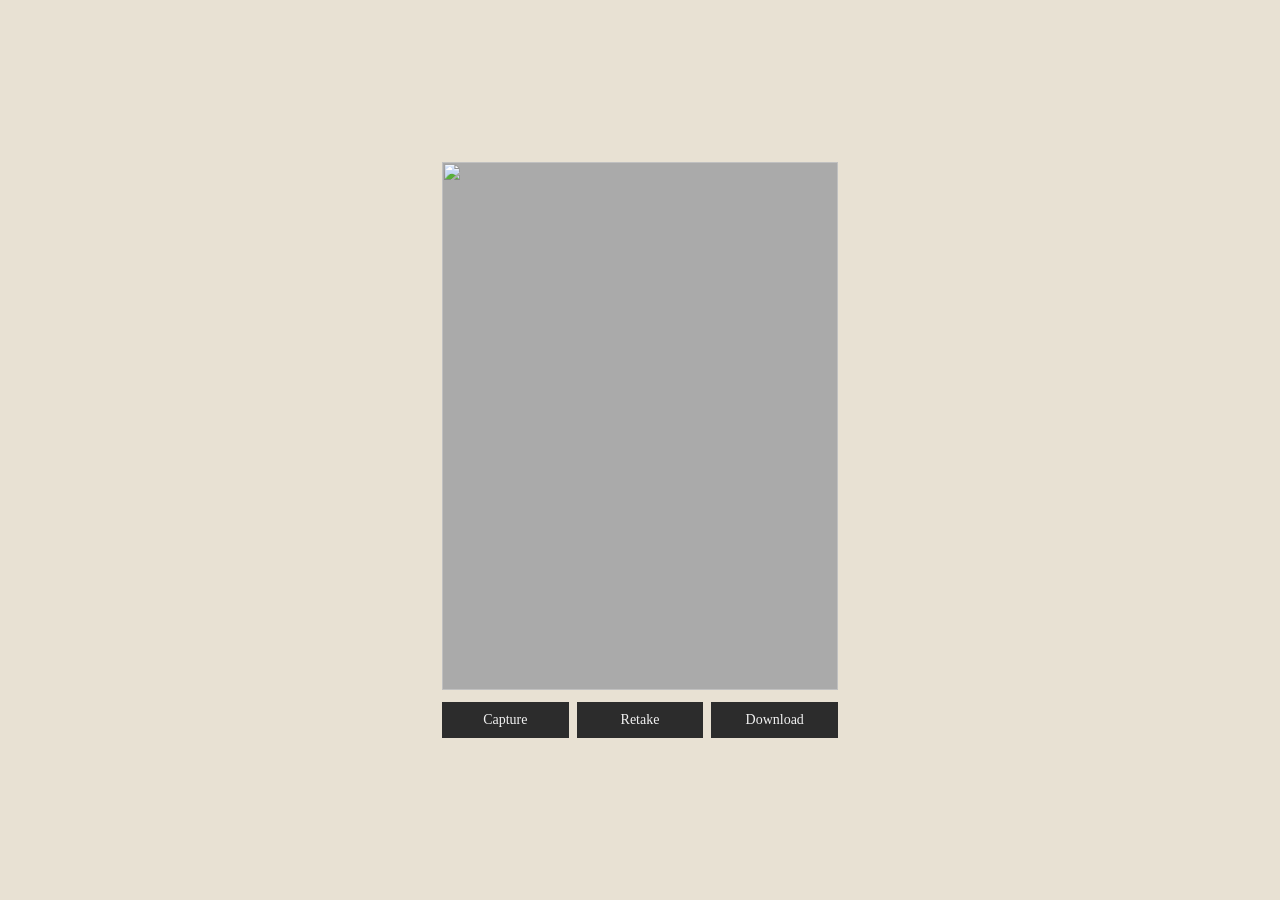
==== index.html @ 6f2920fd "add photobooth ibik vintage" ====
<!DOCTYPE html>
<html lang="id">
<head>
  <meta charset="UTF-8">
  <meta name="viewport" content="width=device-width, initial-scale=1.0">
  <title>Vintage Newspaper Photobooth</title>
  <link rel="stylesheet" href="style.css">
</head>
<body>

<div class="photobooth">

  <div class="frame-wrapper">
    <video id="video" autoplay playsinline></video>

    <!-- AREA FOTO (GRID PUTIH) -->
    <div class="photo-area"></div>

    <!-- FRAME -->
    <img src="frame.png" class="frame-img" id="frame">

    <!-- TIMER -->
    <div class="countdown" id="countdown"></div>
  </div>

  <div class="controls">
    <button id="capture">Capture</button>
    <button id="retake">Retake</button>
    <button id="download">Download</button>
  </div>

  <canvas id="canvas"></canvas>

</div>

<script src="script.js"></script>
</body>
</html>
---- style.css ----
* {
  box-sizing: border-box;
  font-family: "Times New Roman", serif;
}

body {
  margin: 0;
  background: #e8e1d3;
  display: flex;
  justify-content: center;
  align-items: center;
  min-height: 100vh;
}

/* CONTAINER */
.photobooth {
  position: relative;
  width: 100%;
  max-width: 420px;
  padding: 12px;
}

/* FRAME */
.frame-wrapper {
  position: relative;
  width: 100%;
  aspect-ratio: 3 / 4;
  background: #aaa;
  overflow: hidden;
}

/* VIDEO */
video {
  position: absolute;
  inset: 0;
  width: 100%;
  height: 100%;
  object-fit: cover;
  z-index: 1;
  transform: scaleX(-1); /* Mirror effect */
  padding-left: 120px;
  padding-bottom: 120px;
  padding-top: 200px;
  padding-right: 18px;
}

/* AREA FOTO */
.photo-area {
  position: absolute;
  top: 25%;
  left: 10%;
  width: 80%;
  height: 45%;
  z-index: 0;
  opacity: 0;
}

/* FRAME IMAGE */
.frame-img {
  position: absolute;
  width: 100%;
  height: 100%;
  z-index: 4;
  pointer-events: none;
}

/* COUNTDOWN */
.countdown {
  position: absolute;
  inset: 0;
  display: flex;
  justify-content: center;
  align-items: center;
  font-size: 96px;
  font-weight: bold;
  color: #222;
  background: rgba(232,225,211,0.6);
  z-index: 3;
  display: none;
}

/* BUTTON */
.controls {
  display: flex;
  gap: 8px;
  margin-top: 12px;
}

button {
  flex: 1;
  padding: 10px;
  background: #2c2c2c;
  color: #f2f2f2;
  border: none;
  font-size: 14px;
  cursor: pointer;
}

button:hover {
  background: #000;
}

canvas {
  display: none;
}

.frame {
  position: absolute;
  inset: 0;
  width: 100%;
  height: 100%;
  z-index: 10; /* PALING BESAR */
  pointer-events: none;
}

.frame-img {
  position: absolute;
  z-index: 5;   /* PALING ATAS */
z-index: 0;
}
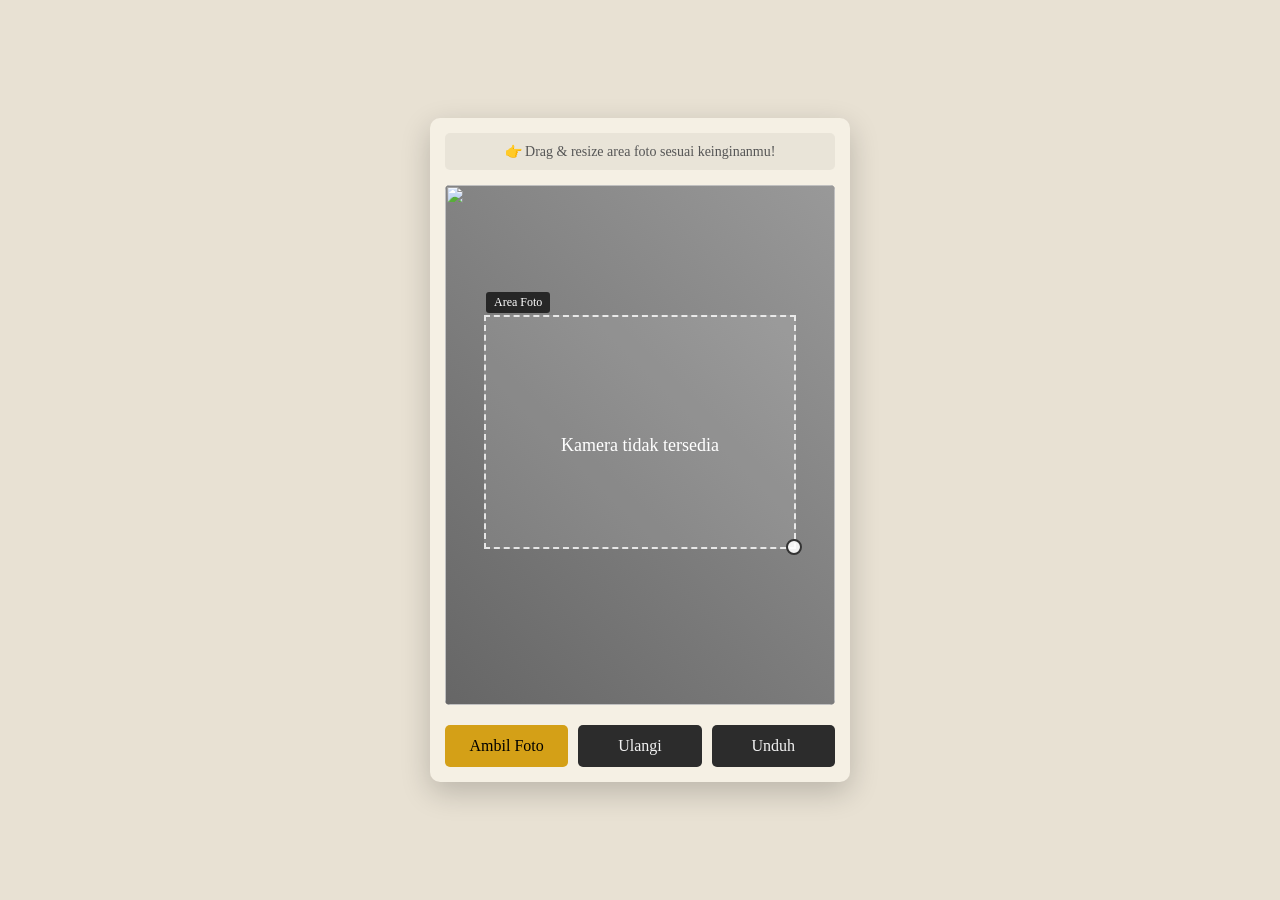
==== commit 568c5174: "update ui" ====
--- a/index.html
+++ b/index.html
@@ -9,12 +9,19 @@
 <body>
 
 <div class="photobooth">
+  <div class="instructions">
+    <p>👉 Drag & resize area foto sesuai keinginanmu!</p>
+  </div>
 
   <div class="frame-wrapper">
+    <!-- VIDEO -->
     <video id="video" autoplay playsinline></video>
 
-    <!-- AREA FOTO (GRID PUTIH) -->
-    <div class="photo-area"></div>
+    <!-- AREA FOTO (DAPAT DI-DRAG & RESIZE) -->
+    <div class="photo-area">
+      <div class="resize-handle"></div>
+      <div class="area-label">Area Foto</div>
+    </div>
 
     <!-- FRAME -->
     <img src="frame.png" class="frame-img" id="frame">
@@ -23,16 +30,23 @@
     <div class="countdown" id="countdown"></div>
   </div>
 
+  <!-- KONTROL -->
   <div class="controls">
-    <button id="capture">Capture</button>
-    <button id="retake">Retake</button>
-    <button id="download">Download</button>
+    <button id="capture">Ambil Foto</button>
+    <button id="retake">Ulangi</button>
+    <button id="download">Unduh</button>
   </div>
 
+  <!-- CANVAS TERSEMBUNYI -->
   <canvas id="canvas"></canvas>
 
+  <!-- PREVIEW HASIL -->
+  <div class="preview-container" id="previewContainer">
+    <h3>Hasil Foto:</h3>
+    <img id="preview" src="" alt="Preview">
+  </div>
 </div>
 
 <script src="script.js"></script>
 </body>
-</html>
+</html>
--- a/style.css
+++ b/style.css
@@ -1,47 +1,63 @@
 * {
   box-sizing: border-box;
   font-family: "Times New Roman", serif;
+  margin: 0;
+  padding: 0;
+  user-select: none;
 }
 
 body {
-  margin: 0;
   background: #e8e1d3;
   display: flex;
   justify-content: center;
   align-items: center;
   min-height: 100vh;
-}
-
-/* CONTAINER */
+  padding: 20px;
+}
+
+/* INSTRUKSI */
+.instructions {
+  text-align: center;
+  margin-bottom: 15px;
+  padding: 10px;
+  background: rgba(0,0,0,0.05);
+  border-radius: 5px;
+  font-size: 14px;
+  color: #555;
+}
+
+/* CONTAINER UTAMA */
 .photobooth {
   position: relative;
   width: 100%;
   max-width: 420px;
-  padding: 12px;
-}
-
-/* FRAME */
+  padding: 15px;
+  background: #f5f0e4;
+  border-radius: 10px;
+  box-shadow: 0 10px 30px rgba(0,0,0,0.2);
+}
+
+/* FRAME WRAPPER */
 .frame-wrapper {
   position: relative;
   width: 100%;
   aspect-ratio: 3 / 4;
   background: #aaa;
   overflow: hidden;
+  border-radius: 5px;
+  box-shadow: inset 0 0 10px rgba(0,0,0,0.3);
 }
 
 /* VIDEO */
-video {
-  position: absolute;
-  inset: 0;
+#video {
+  position: absolute;
+  top: 0;
+  left: 0;
   width: 100%;
   height: 100%;
   object-fit: cover;
   z-index: 1;
   transform: scaleX(-1); /* Mirror effect */
-  padding-left: 120px;
-  padding-bottom: 120px;
-  padding-top: 200px;
-  padding-right: 18px;
 }
 
 /* AREA FOTO */
@@ -51,70 +67,144 @@
   left: 10%;
   width: 80%;
   height: 45%;
-  z-index: 0;
-  opacity: 0;
+  z-index: 2;
+  border: 2px dashed rgba(255, 255, 255, 0.8);
+  background: rgba(255, 255, 255, 0.1);
+  cursor: move;
+  box-sizing: border-box;
+  touch-action: none;
+}
+
+/* LABEL AREA FOTO */
+.area-label {
+  position: absolute;
+  top: -25px;
+  left: 0;
+  background: rgba(0, 0, 0, 0.7);
+  color: white;
+  padding: 3px 8px;
+  font-size: 12px;
+  border-radius: 3px;
+  white-space: nowrap;
+}
+
+/* HANDLE RESIZE */
+.resize-handle {
+  position: absolute;
+  bottom: -8px;
+  right: -8px;
+  width: 16px;
+  height: 16px;
+  background: rgba(255, 255, 255, 0.9);
+  border: 2px solid #333;
+  border-radius: 50%;
+  cursor: nwse-resize;
+  z-index: 3;
 }
 
 /* FRAME IMAGE */
 .frame-img {
   position: absolute;
+  top: 0;
+  left: 0;
   width: 100%;
   height: 100%;
-  z-index: 4;
+  z-index: 10;
   pointer-events: none;
+  object-fit: contain;
 }
 
 /* COUNTDOWN */
 .countdown {
   position: absolute;
-  inset: 0;
-  display: flex;
+  top: 0;
+  left: 0;
+  width: 100%;
+  height: 100%;
+  display: none;
   justify-content: center;
   align-items: center;
-  font-size: 96px;
+  font-size: 100px;
   font-weight: bold;
   color: #222;
-  background: rgba(232,225,211,0.6);
-  z-index: 3;
-  display: none;
-}
-
-/* BUTTON */
+  background: rgba(232, 225, 211, 0.85);
+  z-index: 15;
+  font-family: Arial, sans-serif;
+}
+
+/* KONTROL TOMBOL */
 .controls {
   display: flex;
-  gap: 8px;
-  margin-top: 12px;
+  gap: 10px;
+  margin-top: 20px;
+  justify-content: center;
 }
 
 button {
   flex: 1;
-  padding: 10px;
+  padding: 12px 20px;
   background: #2c2c2c;
   color: #f2f2f2;
   border: none;
-  font-size: 14px;
+  border-radius: 5px;
+  font-size: 16px;
   cursor: pointer;
+  transition: all 0.3s;
+  min-width: 100px;
 }
 
 button:hover {
   background: #000;
-}
-
-canvas {
+  transform: translateY(-2px);
+}
+
+#capture {
+  background: #d4a017;
+  color: #000;
+}
+
+#capture:hover {
+  background: #b8860b;
+}
+
+/* CANVAS TERSEMBUNYI */
+#canvas {
   display: none;
 }
 
-.frame {
-  position: absolute;
-  inset: 0;
-  width: 100%;
-  height: 100%;
-  z-index: 10; /* PALING BESAR */
-  pointer-events: none;
-}
-
-.frame-img {
-  position: absolute;
-  z-index: 5;   /* PALING ATAS */
-z-index: 0;
+/* PREVIEW CONTAINER */
+.preview-container {
+  margin-top: 20px;
+  padding: 15px;
+  background: white;
+  border-radius: 5px;
+  box-shadow: 0 3px 10px rgba(0,0,0,0.1);
+  display: none;
+}
+
+.preview-container h3 {
+  margin-bottom: 10px;
+  color: #333;
+}
+
+#preview {
+  width: 100%;
+  border-radius: 5px;
+  border: 1px solid #ddd;
+}
+
+/* RESPONSIVE */
+@media (max-width: 480px) {
+  .photobooth {
+    padding: 10px;
+  }
+  
+  button {
+    padding: 10px 15px;
+    font-size: 14px;
+  }
+  
+  .countdown {
+    font-size: 80px;
+  }
 }
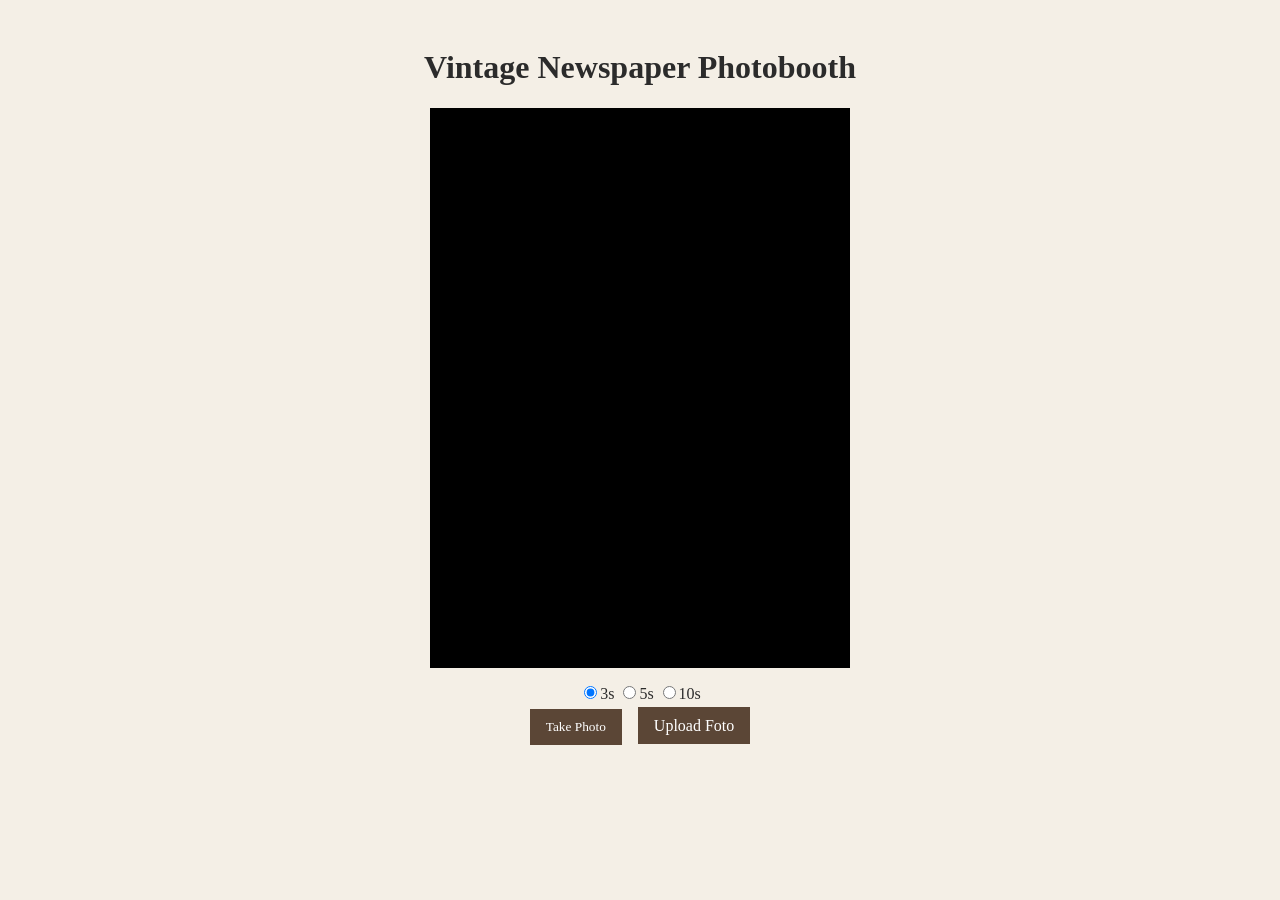
==== commit 93e7ede0: "update ui" ====
--- a/index.html
+++ b/index.html
@@ -2,51 +2,36 @@
 <html lang="id">
 <head>
   <meta charset="UTF-8">
+  <title>Vintage Photobooth</title>
   <meta name="viewport" content="width=device-width, initial-scale=1.0">
-  <title>Vintage Newspaper Photobooth</title>
   <link rel="stylesheet" href="style.css">
 </head>
-<body>
+<body class="vintage">
 
-<div class="photobooth">
-  <div class="instructions">
-    <p>👉 Drag & resize area foto sesuai keinginanmu!</p>
+<h1>Vintage Newspaper Photobooth</h1>
+
+<div class="camera-wrapper">
+  <video id="video" autoplay playsinline></video>
+  <div id="countdown" class="countdown hidden"></div>
+</div>
+
+<div class="controls">
+  <div class="timer">
+    <label><input type="radio" name="timer" value="3" checked>3s</label>
+    <label><input type="radio" name="timer" value="5">5s</label>
+    <label><input type="radio" name="timer" value="10">10s</label>
   </div>
 
-  <div class="frame-wrapper">
-    <!-- VIDEO -->
-    <video id="video" autoplay playsinline></video>
+  <button id="takePhoto">Take Photo</button>
 
-    <!-- AREA FOTO (DAPAT DI-DRAG & RESIZE) -->
-    <div class="photo-area">
-      <div class="resize-handle"></div>
-      <div class="area-label">Area Foto</div>
-    </div>
+  <label class="upload-btn">
+    Upload Foto
+    <input type="file" id="uploadPhoto" accept="image/*" hidden>
+  </label>
+</div>
 
-    <!-- FRAME -->
-    <img src="frame.png" class="frame-img" id="frame">
-
-    <!-- TIMER -->
-    <div class="countdown" id="countdown"></div>
-  </div>
-
-  <!-- KONTROL -->
-  <div class="controls">
-    <button id="capture">Ambil Foto</button>
-    <button id="retake">Ulangi</button>
-    <button id="download">Unduh</button>
-  </div>
-
-  <!-- CANVAS TERSEMBUNYI -->
-  <canvas id="canvas"></canvas>
-
-  <!-- PREVIEW HASIL -->
-  <div class="preview-container" id="previewContainer">
-    <h3>Hasil Foto:</h3>
-    <img id="preview" src="" alt="Preview">
-  </div>
-</div>
+<canvas id="captureCanvas" hidden></canvas>
 
 <script src="script.js"></script>
 </body>
-</html>+</html>
--- a/style.css
+++ b/style.css
@@ -1,210 +1,87 @@
-* {
-  box-sizing: border-box;
-  font-family: "Times New Roman", serif;
-  margin: 0;
-  padding: 0;
-  user-select: none;
-}
-
-body {
-  background: #e8e1d3;
-  display: flex;
-  justify-content: center;
-  align-items: center;
-  min-height: 100vh;
+body.vintage {
+  background: #f4efe6;
+  font-family: Georgia, "Times New Roman", serif;
+  text-align: center;
+  color: #2b2b2b;
   padding: 20px;
 }
 
-/* INSTRUKSI */
-.instructions {
-  text-align: center;
-  margin-bottom: 15px;
-  padding: 10px;
-  background: rgba(0,0,0,0.05);
-  border-radius: 5px;
-  font-size: 14px;
-  color: #555;
+/* ================= CAMERA ================= */
+.camera-wrapper {
+  width: min(90vw, 420px);
+  aspect-ratio: 3 / 4;
+  margin: 0 auto;
+  position: relative;
+  background: #000;
+  overflow: hidden;
 }
 
-/* CONTAINER UTAMA */
-.photobooth {
-  position: relative;
-  width: 100%;
-  max-width: 420px;
-  padding: 15px;
-  background: #f5f0e4;
-  border-radius: 10px;
-  box-shadow: 0 10px 30px rgba(0,0,0,0.2);
-}
-
-/* FRAME WRAPPER */
-.frame-wrapper {
-  position: relative;
-  width: 100%;
-  aspect-ratio: 3 / 4;
-  background: #aaa;
-  overflow: hidden;
-  border-radius: 5px;
-  box-shadow: inset 0 0 10px rgba(0,0,0,0.3);
-}
-
-/* VIDEO */
-#video {
-  position: absolute;
-  top: 0;
-  left: 0;
+.camera-wrapper video {
   width: 100%;
   height: 100%;
   object-fit: cover;
-  z-index: 1;
-  transform: scaleX(-1); /* Mirror effect */
 }
 
-/* AREA FOTO */
-.photo-area {
+.countdown {
   position: absolute;
-  top: 25%;
-  left: 10%;
-  width: 80%;
-  height: 45%;
-  z-index: 2;
-  border: 2px dashed rgba(255, 255, 255, 0.8);
-  background: rgba(255, 255, 255, 0.1);
-  cursor: move;
-  box-sizing: border-box;
-  touch-action: none;
+  inset: 0;
+  display: flex;
+  align-items: center;
+  justify-content: center;
+  font-size: 72px;
+  background: rgba(0,0,0,.4);
+  color: white;
+  z-index: 5;
 }
 
-/* LABEL AREA FOTO */
-.area-label {
-  position: absolute;
-  top: -25px;
-  left: 0;
-  background: rgba(0, 0, 0, 0.7);
-  color: white;
-  padding: 3px 8px;
-  font-size: 12px;
-  border-radius: 3px;
-  white-space: nowrap;
+.hidden { display: none; }
+
+/* ================= CONTROLS ================= */
+.controls {
+  margin-top: 15px;
 }
 
-/* HANDLE RESIZE */
-.resize-handle {
-  position: absolute;
-  bottom: -8px;
-  right: -8px;
-  width: 16px;
-  height: 16px;
-  background: rgba(255, 255, 255, 0.9);
-  border: 2px solid #333;
-  border-radius: 50%;
-  cursor: nwse-resize;
-  z-index: 3;
+button, .upload-btn {
+  background: #5b4636;
+  color: white;
+  border: none;
+  padding: 10px 16px;
+  margin: 6px;
+  cursor: pointer;
+  font-family: inherit;
 }
 
-/* FRAME IMAGE */
-.frame-img {
+button:hover, .upload-btn:hover {
+  background: #443226;
+}
+
+/* ================= RESULT ================= */
+.frame-container {
+  position: relative;
+  width: min(95vw, 900px);
+  margin: 0 auto;
+}
+
+/* LUBANG FOTO (DISESUAIKAN DENGAN FRAME) */
+.photo-window {
   position: absolute;
-  top: 0;
-  left: 0;
+  top: 26.6%;
+  left: 10%;
+  width: 57.7%;
+  height: 35%;
+  overflow: hidden;
+  z-index: 1;
+}
+
+.photo-window img {
   width: 100%;
   height: 100%;
-  z-index: 10;
-  pointer-events: none;
-  object-fit: contain;
+  object-fit: cover;
 }
 
-/* COUNTDOWN */
-.countdown {
-  position: absolute;
-  top: 0;
-  left: 0;
+.frame-layer {
   width: 100%;
-  height: 100%;
-  display: none;
-  justify-content: center;
-  align-items: center;
-  font-size: 100px;
-  font-weight: bold;
-  color: #222;
-  background: rgba(232, 225, 211, 0.85);
-  z-index: 15;
-  font-family: Arial, sans-serif;
+  position: relative;
+  z-index: 2;
+  pointer-events: none;
 }
-
-/* KONTROL TOMBOL */
-.controls {
-  display: flex;
-  gap: 10px;
-  margin-top: 20px;
-  justify-content: center;
-}
-
-button {
-  flex: 1;
-  padding: 12px 20px;
-  background: #2c2c2c;
-  color: #f2f2f2;
-  border: none;
-  border-radius: 5px;
-  font-size: 16px;
-  cursor: pointer;
-  transition: all 0.3s;
-  min-width: 100px;
-}
-
-button:hover {
-  background: #000;
-  transform: translateY(-2px);
-}
-
-#capture {
-  background: #d4a017;
-  color: #000;
-}
-
-#capture:hover {
-  background: #b8860b;
-}
-
-/* CANVAS TERSEMBUNYI */
-#canvas {
-  display: none;
-}
-
-/* PREVIEW CONTAINER */
-.preview-container {
-  margin-top: 20px;
-  padding: 15px;
-  background: white;
-  border-radius: 5px;
-  box-shadow: 0 3px 10px rgba(0,0,0,0.1);
-  display: none;
-}
-
-.preview-container h3 {
-  margin-bottom: 10px;
-  color: #333;
-}
-
-#preview {
-  width: 100%;
-  border-radius: 5px;
-  border: 1px solid #ddd;
-}
-
-/* RESPONSIVE */
-@media (max-width: 480px) {
-  .photobooth {
-    padding: 10px;
-  }
-  
-  button {
-    padding: 10px 15px;
-    font-size: 14px;
-  }
-  
-  .countdown {
-    font-size: 80px;
-  }
-}
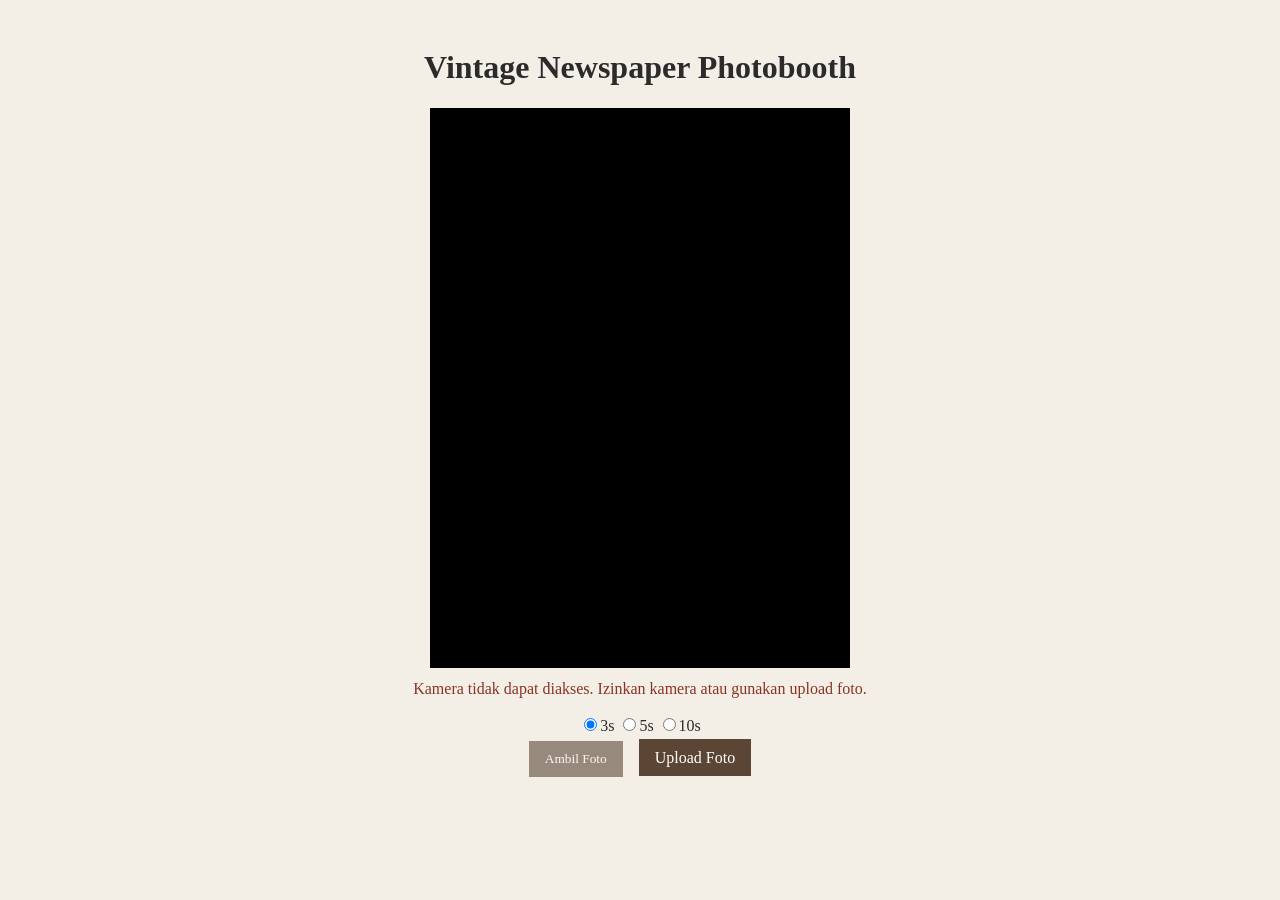
==== commit 8b7b5484: "update ui" ====
--- a/index.html
+++ b/index.html
@@ -4,6 +4,7 @@
   <meta charset="UTF-8">
   <title>Vintage Photobooth</title>
   <meta name="viewport" content="width=device-width, initial-scale=1.0">
+  <link rel="icon" href="data:,">
   <link rel="stylesheet" href="style.css">
 </head>
 <body class="vintage">
@@ -14,6 +15,7 @@
   <video id="video" autoplay playsinline></video>
   <div id="countdown" class="countdown hidden"></div>
 </div>
+<p id="cameraStatus" class="status" role="status">Menyiapkan kamera...</p>
 
 <div class="controls">
   <div class="timer">
@@ -22,7 +24,7 @@
     <label><input type="radio" name="timer" value="10">10s</label>
   </div>
 
-  <button id="takePhoto">Take Photo</button>
+  <button id="takePhoto" disabled>Ambil Foto</button>
 
   <label class="upload-btn">
     Upload Foto
--- a/style.css
+++ b/style.css
@@ -4,6 +4,17 @@
   text-align: center;
   color: #2b2b2b;
   padding: 20px;
+}
+
+.status {
+  min-height: 1.25em;
+  color: #5b4636;
+  margin: 12px auto;
+  max-width: 520px;
+}
+
+.status.error {
+  color: #8a3324;
 }
 
 /* ================= CAMERA ================= */
@@ -57,31 +68,17 @@
 
 /* ================= RESULT ================= */
 .frame-container {
-  position: relative;
-  width: min(95vw, 900px);
+  width: min(95vw, 520px);
   margin: 0 auto;
 }
 
-/* LUBANG FOTO (DISESUAIKAN DENGAN FRAME) */
-.photo-window {
-  position: absolute;
-  top: 26.6%;
-  left: 10%;
-  width: 57.7%;
-  height: 35%;
-  overflow: hidden;
-  z-index: 1;
+.frame-container canvas {
+  display: block;
+  width: 100%;
+  height: auto;
 }
 
-.photo-window img {
-  width: 100%;
-  height: 100%;
-  object-fit: cover;
+button:disabled {
+  cursor: not-allowed;
+  opacity: .6;
 }
-
-.frame-layer {
-  width: 100%;
-  position: relative;
-  z-index: 2;
-  pointer-events: none;
-}
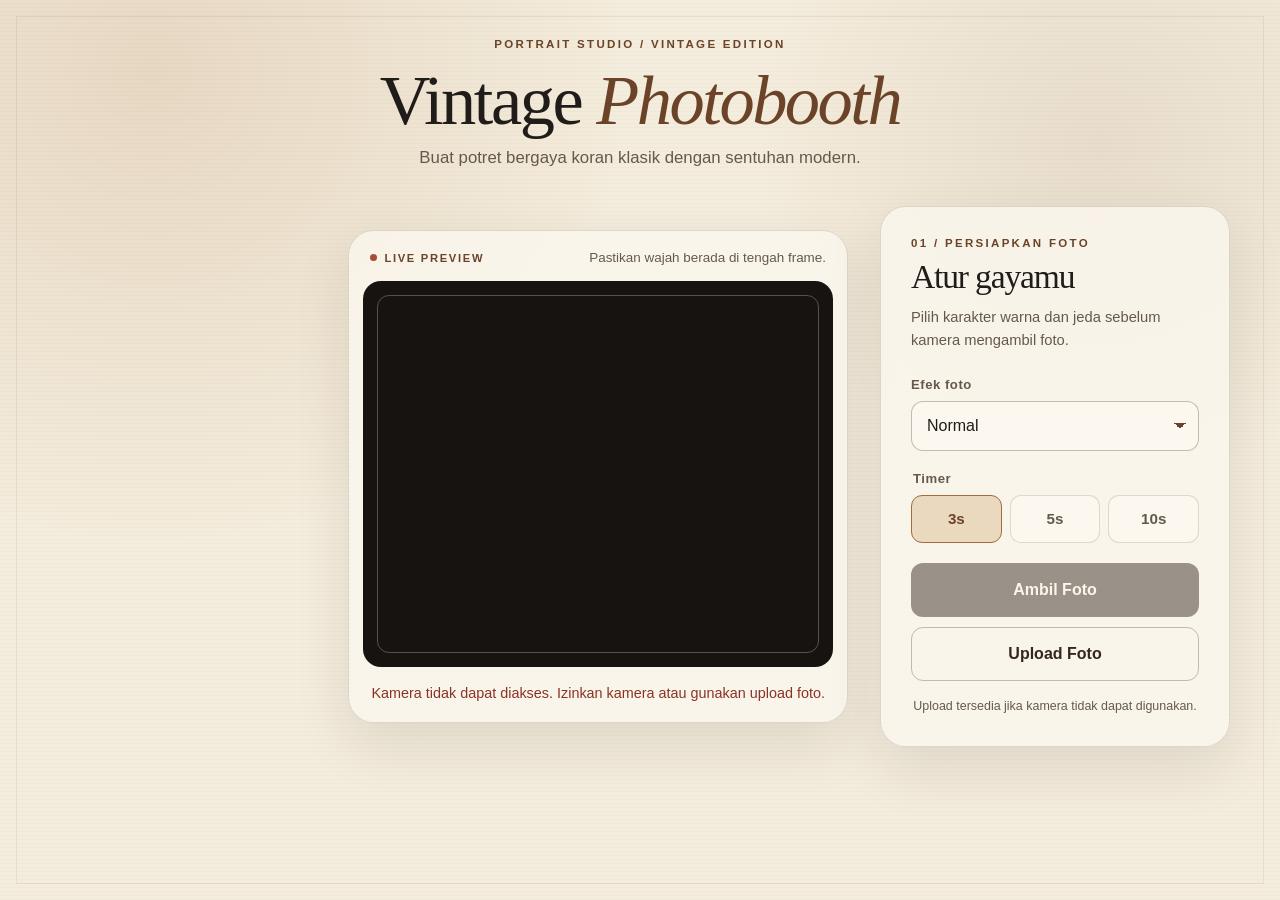
==== commit e84ee65d: "update ui" ====
--- a/index.html
+++ b/index.html
@@ -3,34 +3,67 @@
 <head>
   <meta charset="UTF-8">
   <title>Vintage Photobooth</title>
-  <meta name="viewport" content="width=device-width, initial-scale=1.0">
+  <meta name="viewport" content="width=device-width, initial-scale=1.0, viewport-fit=cover">
+  <meta name="theme-color" content="#efe5d2">
   <link rel="icon" href="data:,">
   <link rel="stylesheet" href="style.css">
 </head>
-<body class="vintage">
+<body class="vintage capture-page">
 
-<h1>Vintage Newspaper Photobooth</h1>
+<header class="site-header">
+  <p class="eyebrow">Portrait Studio / Vintage Edition</p>
+  <h1>Vintage <span>Photobooth</span></h1>
+  <p class="subtitle">Buat potret bergaya koran klasik dengan sentuhan modern.</p>
+</header>
 
-<div class="camera-wrapper">
-  <video id="video" autoplay playsinline></video>
-  <div id="countdown" class="countdown hidden"></div>
-</div>
-<p id="cameraStatus" class="status" role="status">Menyiapkan kamera...</p>
+<main class="studio-layout">
+  <section class="camera-panel panel" aria-label="Pratinjau kamera">
+    <div class="panel-heading">
+      <span class="badge">Live Preview</span>
+      <p>Pastikan wajah berada di tengah frame.</p>
+    </div>
+    <div class="camera-wrapper">
+      <video id="video" autoplay playsinline></video>
+      <div id="countdown" class="countdown hidden"></div>
+    </div>
+    <p id="cameraStatus" class="status" role="status">Menyiapkan kamera...</p>
+  </section>
 
-<div class="controls">
-  <div class="timer">
-    <label><input type="radio" name="timer" value="3" checked>3s</label>
-    <label><input type="radio" name="timer" value="5">5s</label>
-    <label><input type="radio" name="timer" value="10">10s</label>
-  </div>
+  <aside class="control-panel panel" aria-label="Pengaturan foto">
+    <p class="step-label">01 / Persiapkan foto</p>
+    <h2>Atur gayamu</h2>
+    <p class="control-copy">Pilih karakter warna dan jeda sebelum kamera mengambil foto.</p>
 
-  <button id="takePhoto" disabled>Ambil Foto</button>
+    <div class="field effect-picker">
+      <label for="photoEffect">Efek foto</label>
+      <select id="photoEffect">
+        <option value="normal">Normal</option>
+        <option value="monochrome">Monokrom</option>
+        <option value="sepia">Sepia</option>
+        <option value="warm">Hangat</option>
+        <option value="contrast">Kontras</option>
+      </select>
+    </div>
 
-  <label class="upload-btn">
-    Upload Foto
-    <input type="file" id="uploadPhoto" accept="image/*" hidden>
-  </label>
-</div>
+    <fieldset class="timer field">
+      <legend>Timer</legend>
+      <div class="timer-options">
+        <label><input type="radio" name="timer" value="3" checked><span>3s</span></label>
+        <label><input type="radio" name="timer" value="5"><span>5s</span></label>
+        <label><input type="radio" name="timer" value="10"><span>10s</span></label>
+      </div>
+    </fieldset>
+
+    <div class="actions">
+      <button id="takePhoto" class="primary-action" disabled>Ambil Foto</button>
+      <label class="upload-btn secondary-action">
+        Upload Foto
+        <input class="file-input" type="file" id="uploadPhoto" accept="image/*">
+      </label>
+    </div>
+    <p class="helper-text">Upload tersedia jika kamera tidak dapat digunakan.</p>
+  </aside>
+</main>
 
 <canvas id="captureCanvas" hidden></canvas>
 
--- a/style.css
+++ b/style.css
@@ -1,84 +1,627 @@
+:root {
+  --photo-ratio: 1029 / 845;
+  --frame-ratio: 1587 / 2245;
+  --paper: #f4ecdc;
+  --paper-light: #fcf8ef;
+  --ink: #201c19;
+  --muted: #65594d;
+  --line: rgba(68, 50, 37, .16);
+  --line-strong: rgba(68, 50, 37, .3);
+  --accent: #a16d3f;
+  --accent-dark: #6b4328;
+  --button: #33271f;
+  --button-hover: #201914;
+  --danger: #8a3324;
+  --shadow: 0 22px 55px rgba(39, 27, 19, .1);
+  --radius: clamp(18px, 2vw, 26px);
+  --page-padding: clamp(16px, 3vw, 40px);
+  --content-width: 1180px;
+}
+
+* {
+  box-sizing: border-box;
+}
+
+html,
+body {
+  min-height: 100%;
+}
+
 body.vintage {
-  background: #f4efe6;
+  background:
+    radial-gradient(circle at 12% 8%, rgba(161, 109, 63, .16), transparent 34%),
+    radial-gradient(circle at 86% 16%, rgba(107, 67, 40, .09), transparent 26%),
+    repeating-linear-gradient(0deg, rgba(53, 40, 31, .018) 0 1px, transparent 1px 4px),
+    var(--paper);
+  color: var(--ink);
+  font-family: Arial, "Helvetica Neue", sans-serif;
+  margin: 0;
+  min-height: 100dvh;
+  padding: max(var(--page-padding), env(safe-area-inset-top))
+    max(var(--page-padding), env(safe-area-inset-right))
+    max(var(--page-padding), env(safe-area-inset-bottom))
+    max(var(--page-padding), env(safe-area-inset-left));
+}
+
+body.vintage::before {
+  border: 1px solid rgba(68, 50, 37, .08);
+  content: "";
+  inset: clamp(8px, 1.25vw, 16px);
+  pointer-events: none;
+  position: fixed;
+  z-index: 10;
+}
+
+h1,
+h2,
+p {
+  margin: 0;
+}
+
+h1,
+h2 {
   font-family: Georgia, "Times New Roman", serif;
+  letter-spacing: -.035em;
+}
+
+.site-header {
+  margin: 0 auto clamp(20px, 3vw, 34px);
+  max-width: var(--content-width);
   text-align: center;
-  color: #2b2b2b;
-  padding: 20px;
-}
-
-.status {
-  min-height: 1.25em;
-  color: #5b4636;
-  margin: 12px auto;
-  max-width: 520px;
-}
-
-.status.error {
-  color: #8a3324;
-}
-
-/* ================= CAMERA ================= */
+}
+
+.eyebrow,
+.step-label {
+  color: var(--accent-dark);
+  font-size: .72rem;
+  font-weight: 700;
+  letter-spacing: .2em;
+  text-transform: uppercase;
+}
+
+.site-header h1 {
+  font-size: clamp(2.45rem, 5.5vw, 4.5rem);
+  font-weight: 500;
+  line-height: .98;
+  margin: clamp(10px, 1.5vw, 16px) 0 10px;
+}
+
+.site-header h1 span {
+  color: var(--accent-dark);
+  font-style: italic;
+}
+
+.subtitle {
+  color: var(--muted);
+  font-size: clamp(.95rem, 1.6vw, 1.05rem);
+  line-height: 1.6;
+}
+
+.panel {
+  background: rgba(252, 248, 239, .78);
+  border: 1px solid var(--line);
+  border-radius: var(--radius);
+  box-shadow: var(--shadow);
+}
+
+.studio-layout {
+  align-items: center;
+  display: grid;
+  gap: clamp(18px, 3vw, 32px);
+  grid-template-columns: minmax(0, 1fr) minmax(300px, 350px);
+  margin: 0 auto;
+  max-width: var(--content-width);
+}
+
+.camera-panel {
+  padding: clamp(10px, 1.4vw, 14px);
+}
+
+.panel-heading {
+  align-items: center;
+  display: flex;
+  gap: 12px;
+  justify-content: space-between;
+  padding: 5px 7px clamp(12px, 1.4vw, 16px);
+}
+
+.panel-heading p {
+  color: var(--muted);
+  font-size: .84rem;
+}
+
+.badge {
+  align-items: center;
+  color: var(--accent-dark);
+  display: inline-flex;
+  font-size: .7rem;
+  font-weight: 700;
+  gap: 7px;
+  letter-spacing: .15em;
+  text-transform: uppercase;
+}
+
+.badge::before {
+  background: #a84c36;
+  border-radius: 50%;
+  content: "";
+  height: 7px;
+  width: 7px;
+}
+
+/* Match the photo opening in frame/frame.png so the captured crop is predictable. */
 .camera-wrapper {
-  width: min(90vw, 420px);
-  aspect-ratio: 3 / 4;
-  margin: 0 auto;
+  aspect-ratio: var(--photo-ratio);
+  background: #161311;
+  border-radius: clamp(12px, 1.5vw, 18px);
+  overflow: hidden;
   position: relative;
-  background: #000;
-  overflow: hidden;
+  width: 100%;
+}
+
+.camera-wrapper::after {
+  border: 1px solid rgba(255, 244, 220, .28);
+  border-radius: clamp(8px, 1vw, 12px);
+  content: "";
+  inset: 14px;
+  pointer-events: none;
+  position: absolute;
+  z-index: 2;
 }
 
 .camera-wrapper video {
-  width: 100%;
+  display: block;
   height: 100%;
   object-fit: cover;
+  transition: filter .2s ease;
+  width: 100%;
 }
 
 .countdown {
+  align-items: center;
+  background: rgba(19, 15, 12, .52);
+  color: #fff7e8;
+  display: flex;
+  font-family: Georgia, "Times New Roman", serif;
+  font-size: clamp(5rem, 14vw, 8rem);
+  inset: 0;
+  justify-content: center;
   position: absolute;
-  inset: 0;
+  z-index: 5;
+}
+
+.hidden {
+  display: none;
+}
+
+.status {
+  color: var(--muted);
+  font-size: .9rem;
+  line-height: 1.5;
+  min-height: 1.5em;
+}
+
+.camera-panel .status {
+  margin: clamp(12px, 1.5vw, 16px) 8px 4px;
+}
+
+.status.error {
+  color: var(--danger);
+}
+
+.control-panel {
+  padding: clamp(22px, 3vw, 30px);
+}
+
+.control-panel h2,
+.result-actions h2 {
+  font-size: clamp(1.7rem, 3vw, 2.1rem);
+  font-weight: 500;
+  line-height: 1.1;
+  margin: 10px 0;
+}
+
+.control-copy {
+  color: var(--muted);
+  font-size: .92rem;
+  line-height: 1.55;
+  margin-bottom: 25px;
+}
+
+.field {
+  border: 0;
+  margin: 0 0 20px;
+  padding: 0;
+  text-align: left;
+}
+
+.field > label,
+.field legend {
+  color: var(--muted);
+  display: block;
+  font-size: .82rem;
+  font-weight: 700;
+  letter-spacing: .04em;
+  margin-bottom: 9px;
+}
+
+.effect-picker select {
+  appearance: none;
+  background:
+    linear-gradient(45deg, transparent 50%, var(--accent-dark) 50%) calc(100% - 18px) 50% / 6px 6px no-repeat,
+    linear-gradient(135deg, var(--accent-dark) 50%, transparent 50%) calc(100% - 12px) 50% / 6px 6px no-repeat,
+    var(--paper-light);
+  border: 1px solid var(--line-strong);
+  border-radius: 12px;
+  color: var(--ink);
+  font: inherit;
+  height: 50px;
+  padding: 0 40px 0 15px;
+  width: 100%;
+}
+
+.effect-picker select:focus-visible {
+  outline: 2px solid var(--accent);
+  outline-offset: 2px;
+}
+
+.timer-options {
+  display: grid;
+  gap: 8px;
+  grid-template-columns: repeat(3, 1fr);
+}
+
+.timer-options input {
+  opacity: 0;
+  position: absolute;
+}
+
+.timer-options span {
+  align-items: center;
+  background: var(--paper-light);
+  border: 1px solid var(--line);
+  border-radius: 11px;
+  color: var(--muted);
+  cursor: pointer;
   display: flex;
+  font-size: .95rem;
+  font-weight: 700;
+  height: 48px;
+  justify-content: center;
+  transition: background .18s ease, border-color .18s ease, color .18s ease;
+}
+
+.timer-options input:checked + span {
+  background: #ead9be;
+  border-color: var(--accent);
+  color: var(--accent-dark);
+}
+
+.timer-options input:focus-visible + span {
+  outline: 2px solid var(--accent);
+  outline-offset: 2px;
+}
+
+.actions {
+  display: flex;
+  flex-direction: column;
+  gap: 10px;
+}
+
+button,
+.upload-btn {
   align-items: center;
+  border: 1px solid transparent;
+  border-radius: 12px;
+  cursor: pointer;
+  display: flex;
+  font: 600 1rem Arial, "Helvetica Neue", sans-serif;
+  height: 54px;
   justify-content: center;
-  font-size: 72px;
-  background: rgba(0,0,0,.4);
-  color: white;
-  z-index: 5;
-}
-
-.hidden { display: none; }
-
-/* ================= CONTROLS ================= */
-.controls {
-  margin-top: 15px;
-}
-
-button, .upload-btn {
-  background: #5b4636;
-  color: white;
-  border: none;
-  padding: 10px 16px;
-  margin: 6px;
-  cursor: pointer;
-  font-family: inherit;
-}
-
-button:hover, .upload-btn:hover {
-  background: #443226;
-}
-
-/* ================= RESULT ================= */
-.frame-container {
-  width: min(95vw, 520px);
-  margin: 0 auto;
-}
-
-.frame-container canvas {
-  display: block;
+  transition: background .18s ease, border-color .18s ease, transform .12s ease;
   width: 100%;
-  height: auto;
+}
+
+.file-input {
+  clip-path: inset(50%);
+  height: 1px;
+  overflow: hidden;
+  position: absolute;
+  white-space: nowrap;
+  width: 1px;
+}
+
+.primary-action {
+  background: var(--button);
+  color: #fff7ea;
+}
+
+.primary-action:hover:not(:disabled) {
+  background: var(--button-hover);
+}
+
+.secondary-action {
+  background: transparent;
+  border-color: var(--line-strong);
+  color: var(--button);
+}
+
+.secondary-action:hover:not(:disabled),
+.upload-btn:hover {
+  background: rgba(107, 67, 40, .07);
+  border-color: var(--accent);
+}
+
+button:active:not(:disabled),
+.upload-btn:active {
+  transform: translateY(1px);
+}
+
+button:focus-visible,
+.upload-btn:focus-within {
+  outline: 2px solid var(--accent);
+  outline-offset: 2px;
 }
 
 button:disabled {
   cursor: not-allowed;
-  opacity: .6;
-}
+  opacity: .48;
+}
+
+.helper-text {
+  color: var(--muted);
+  font-size: .78rem;
+  line-height: 1.55;
+  margin-top: 16px;
+  text-align: center;
+}
+
+/* ================= RESULT ================= */
+.compact-header {
+  margin-bottom: clamp(18px, 2vw, 26px);
+}
+
+.compact-header h1 {
+  font-size: clamp(2.1rem, 4vw, 3.2rem);
+}
+
+.result-layout {
+  align-items: center;
+  display: grid;
+  gap: clamp(18px, 3vw, 34px);
+  grid-template-columns: minmax(320px, 600px) minmax(290px, 350px);
+  justify-content: center;
+  margin: 0 auto;
+  max-width: var(--content-width);
+}
+
+.result-preview {
+  padding: clamp(10px, 2vw, 18px);
+}
+
+.frame-container {
+  aspect-ratio: var(--frame-ratio);
+  margin: 0 auto;
+  max-height: calc(100dvh - 235px);
+  max-width: 100%;
+  width: min(100%, calc((100dvh - 235px) * 1587 / 2245));
+}
+
+.frame-container canvas {
+  aspect-ratio: var(--frame-ratio);
+  display: block;
+  height: auto;
+  width: 100%;
+}
+
+.result-actions {
+  padding: clamp(22px, 3vw, 30px);
+  text-align: left;
+}
+
+.result-actions .status {
+  border-bottom: 1px solid var(--line);
+  margin: 5px 0 24px;
+  padding-bottom: 22px;
+}
+
+@media (min-width: 901px) {
+  .camera-panel {
+    justify-self: end;
+    max-width: min(100%, calc((100dvh - 330px) * 1029 / 845 + 28px));
+  }
+}
+
+@media (min-width: 901px) and (max-height: 800px) {
+  :root {
+    --page-padding: 20px;
+  }
+
+  .site-header {
+    margin-bottom: 18px;
+  }
+
+  .site-header h1 {
+    font-size: clamp(2.6rem, 4vw, 3.5rem);
+    margin: 8px 0 6px;
+  }
+
+  .control-panel {
+    padding: 22px;
+  }
+
+  .control-copy {
+    margin-bottom: 18px;
+  }
+
+  .field {
+    margin-bottom: 15px;
+  }
+
+  .helper-text {
+    margin-top: 12px;
+  }
+}
+
+@media (max-width: 900px) {
+  .studio-layout,
+  .result-layout {
+    display: flex;
+    flex-direction: column;
+    max-width: 720px;
+  }
+
+  .camera-panel,
+  .control-panel,
+  .result-preview,
+  .result-actions {
+    width: 100%;
+  }
+
+  .control-panel {
+    max-width: 560px;
+  }
+
+  .control-panel .actions {
+    display: grid;
+    grid-template-columns: repeat(2, 1fr);
+  }
+
+  .frame-container {
+    max-height: none;
+    width: min(100%, 490px);
+  }
+
+  .result-actions {
+    max-width: 490px;
+  }
+}
+
+@media (max-width: 560px) {
+  :root {
+    --page-padding: 14px;
+    --radius: 18px;
+  }
+
+  body.vintage::before {
+    display: none;
+  }
+
+  .site-header {
+    margin-bottom: 18px;
+    padding: 8px 6px 0;
+  }
+
+  .site-header h1 {
+    font-size: clamp(2.15rem, 12vw, 2.85rem);
+  }
+
+  .panel-heading {
+    display: block;
+    padding: 4px 5px 12px;
+    text-align: left;
+  }
+
+  .panel-heading p {
+    margin-top: 8px;
+  }
+
+  .camera-wrapper::after {
+    inset: 10px;
+  }
+
+  .control-panel,
+  .result-actions {
+    padding: 20px 16px;
+  }
+
+  .control-panel .actions {
+    display: flex;
+  }
+
+  .result-layout {
+    gap: 14px;
+  }
+
+  .result-preview {
+    padding: 9px;
+  }
+}
+
+@media (orientation: landscape) and (max-height: 600px) and (min-width: 640px) {
+  :root {
+    --page-padding: 10px;
+  }
+
+  .capture-page .site-header,
+  .result-page .site-header {
+    margin-bottom: 10px;
+  }
+
+  .site-header .subtitle {
+    display: none;
+  }
+
+  .site-header h1 {
+    font-size: 2rem;
+    margin: 5px 0 0;
+  }
+
+  .studio-layout,
+  .result-layout {
+    align-items: center;
+    display: grid;
+    gap: 12px;
+    grid-template-columns: minmax(0, 1fr) minmax(270px, 36vw);
+    max-width: 980px;
+  }
+
+  .panel-heading {
+    padding-bottom: 8px;
+  }
+
+  .camera-panel {
+    max-width: min(100%, calc((100dvh - 185px) * 1029 / 845 + 16px));
+    padding: 8px;
+  }
+
+  .camera-panel .status {
+    font-size: .78rem;
+    margin: 7px 5px 1px;
+  }
+
+  .control-panel,
+  .result-actions {
+    padding: 14px;
+  }
+
+  .control-panel h2,
+  .result-actions h2 {
+    font-size: 1.45rem;
+    margin: 6px 0;
+  }
+
+  .control-copy,
+  .helper-text {
+    display: none;
+  }
+
+  .field {
+    margin-bottom: 10px;
+  }
+
+  .effect-picker select,
+  .timer-options span {
+    height: 42px;
+  }
+
+  button,
+  .upload-btn {
+    height: 45px;
+  }
+
+  .frame-container {
+    max-height: calc(100dvh - 120px);
+    width: min(100%, calc((100dvh - 120px) * 1587 / 2245));
+  }
+}
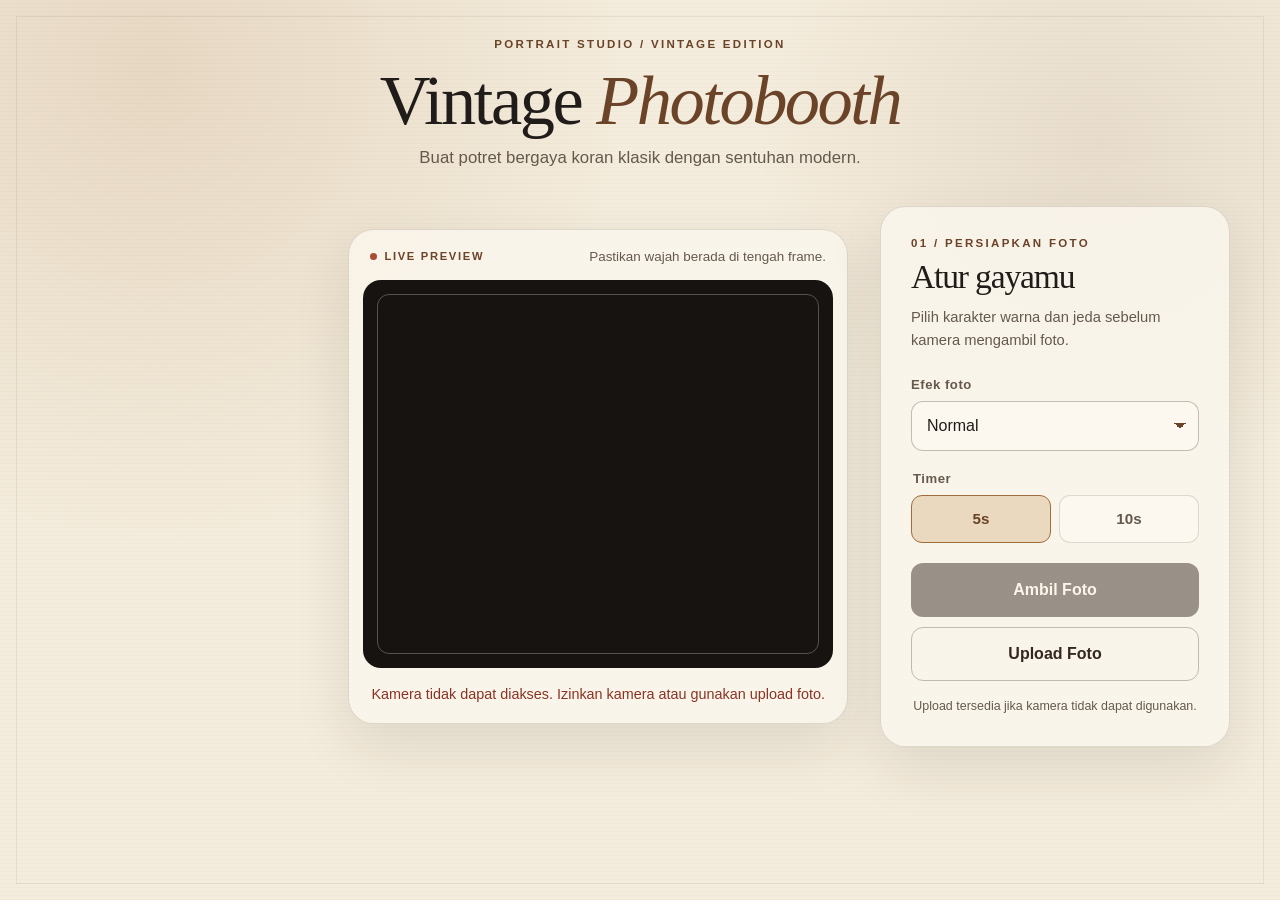
==== commit df0f4220: "update ui" ====
--- a/index.html
+++ b/index.html
@@ -48,8 +48,7 @@
     <fieldset class="timer field">
       <legend>Timer</legend>
       <div class="timer-options">
-        <label><input type="radio" name="timer" value="3" checked><span>3s</span></label>
-        <label><input type="radio" name="timer" value="5"><span>5s</span></label>
+        <label><input type="radio" name="timer" value="5" checked><span>5s</span></label>
         <label><input type="radio" name="timer" value="10"><span>10s</span></label>
       </div>
     </fieldset>
--- a/style.css
+++ b/style.css
@@ -1,6 +1,6 @@
 :root {
-  --photo-ratio: 1029 / 845;
-  --frame-ratio: 1587 / 2245;
+  --photo-ratio: 943 / 779;
+  --frame-ratio: 1447 / 2048;
   --paper: #f4ecdc;
   --paper-light: #fcf8ef;
   --ink: #201c19;
@@ -268,7 +268,7 @@
 .timer-options {
   display: grid;
   gap: 8px;
-  grid-template-columns: repeat(3, 1fr);
+  grid-template-columns: repeat(2, 1fr);
 }
 
 .timer-options input {
@@ -389,22 +389,48 @@
   align-items: center;
   display: grid;
   gap: clamp(18px, 3vw, 34px);
-  grid-template-columns: minmax(320px, 600px) minmax(290px, 350px);
+  grid-template-columns: minmax(380px, 760px) minmax(290px, 350px);
   justify-content: center;
   margin: 0 auto;
   max-width: var(--content-width);
 }
 
 .result-preview {
-  padding: clamp(10px, 2vw, 18px);
+  padding: clamp(10px, 2vw, 12px);
+}
+
+.frames-wrapper {
+  display: grid;
+  gap: clamp(16px, 2vw, 22px);
+  grid-template-columns: 1fr;
+  width: 100%;
+}
+
+.frame-label {
+  color: var(--muted);
+  font-size: 0.75rem;
+  font-weight: 700;
+  letter-spacing: 0.1em;
+  margin-bottom: 8px;
+  text-align: center;
+  text-transform: uppercase;
 }
 
 .frame-container {
   aspect-ratio: var(--frame-ratio);
   margin: 0 auto;
-  max-height: calc(100dvh - 235px);
   max-width: 100%;
-  width: min(100%, calc((100dvh - 235px) * 1587 / 2245));
+  width: 100%;
+}
+
+.photo-frame {
+  width: min(100%, 620px);
+}
+
+.gif-frame {
+  border-top: 1px solid var(--line);
+  padding-top: clamp(14px, 2vw, 20px);
+  width: min(100%, 420px);
 }
 
 .frame-container canvas {
@@ -428,7 +454,7 @@
 @media (min-width: 901px) {
   .camera-panel {
     justify-self: end;
-    max-width: min(100%, calc((100dvh - 330px) * 1029 / 845 + 28px));
+    max-width: min(100%, calc((100dvh - 330px) * 943 / 779 + 28px));
   }
 }
 
@@ -487,9 +513,14 @@
     grid-template-columns: repeat(2, 1fr);
   }
 
-  .frame-container {
-    max-height: none;
-    width: min(100%, 490px);
+  .frames-wrapper {
+    grid-template-columns: 1fr;
+    max-width: 620px;
+    margin: 0 auto;
+  }
+
+  .gif-frame {
+    width: min(100%, 390px);
   }
 
   .result-actions {
@@ -545,6 +576,11 @@
 
   .result-preview {
     padding: 9px;
+  }
+
+  .photo-frame,
+  .gif-frame {
+    width: calc(100% - 2px);
   }
 }
 
@@ -581,7 +617,7 @@
   }
 
   .camera-panel {
-    max-width: min(100%, calc((100dvh - 185px) * 1029 / 845 + 16px));
+    max-width: min(100%, calc((100dvh - 185px) * 943 / 779 + 16px));
     padding: 8px;
   }
 
@@ -622,6 +658,19 @@
 
   .frame-container {
     max-height: calc(100dvh - 120px);
-    width: min(100%, calc((100dvh - 120px) * 1587 / 2245));
-  }
-}
+    width: min(100%, calc((100dvh - 120px) * 1447 / 2048));
+  }
+
+  .photo-frame {
+    max-height: calc(100dvh - 108px);
+    width: min(100%, calc((100dvh - 108px) * 1447 / 2048));
+  }
+
+  .gif-frame {
+    display: none;
+  }
+
+  .gif-frame:not(.hidden) {
+    display: block;
+  }
+}
